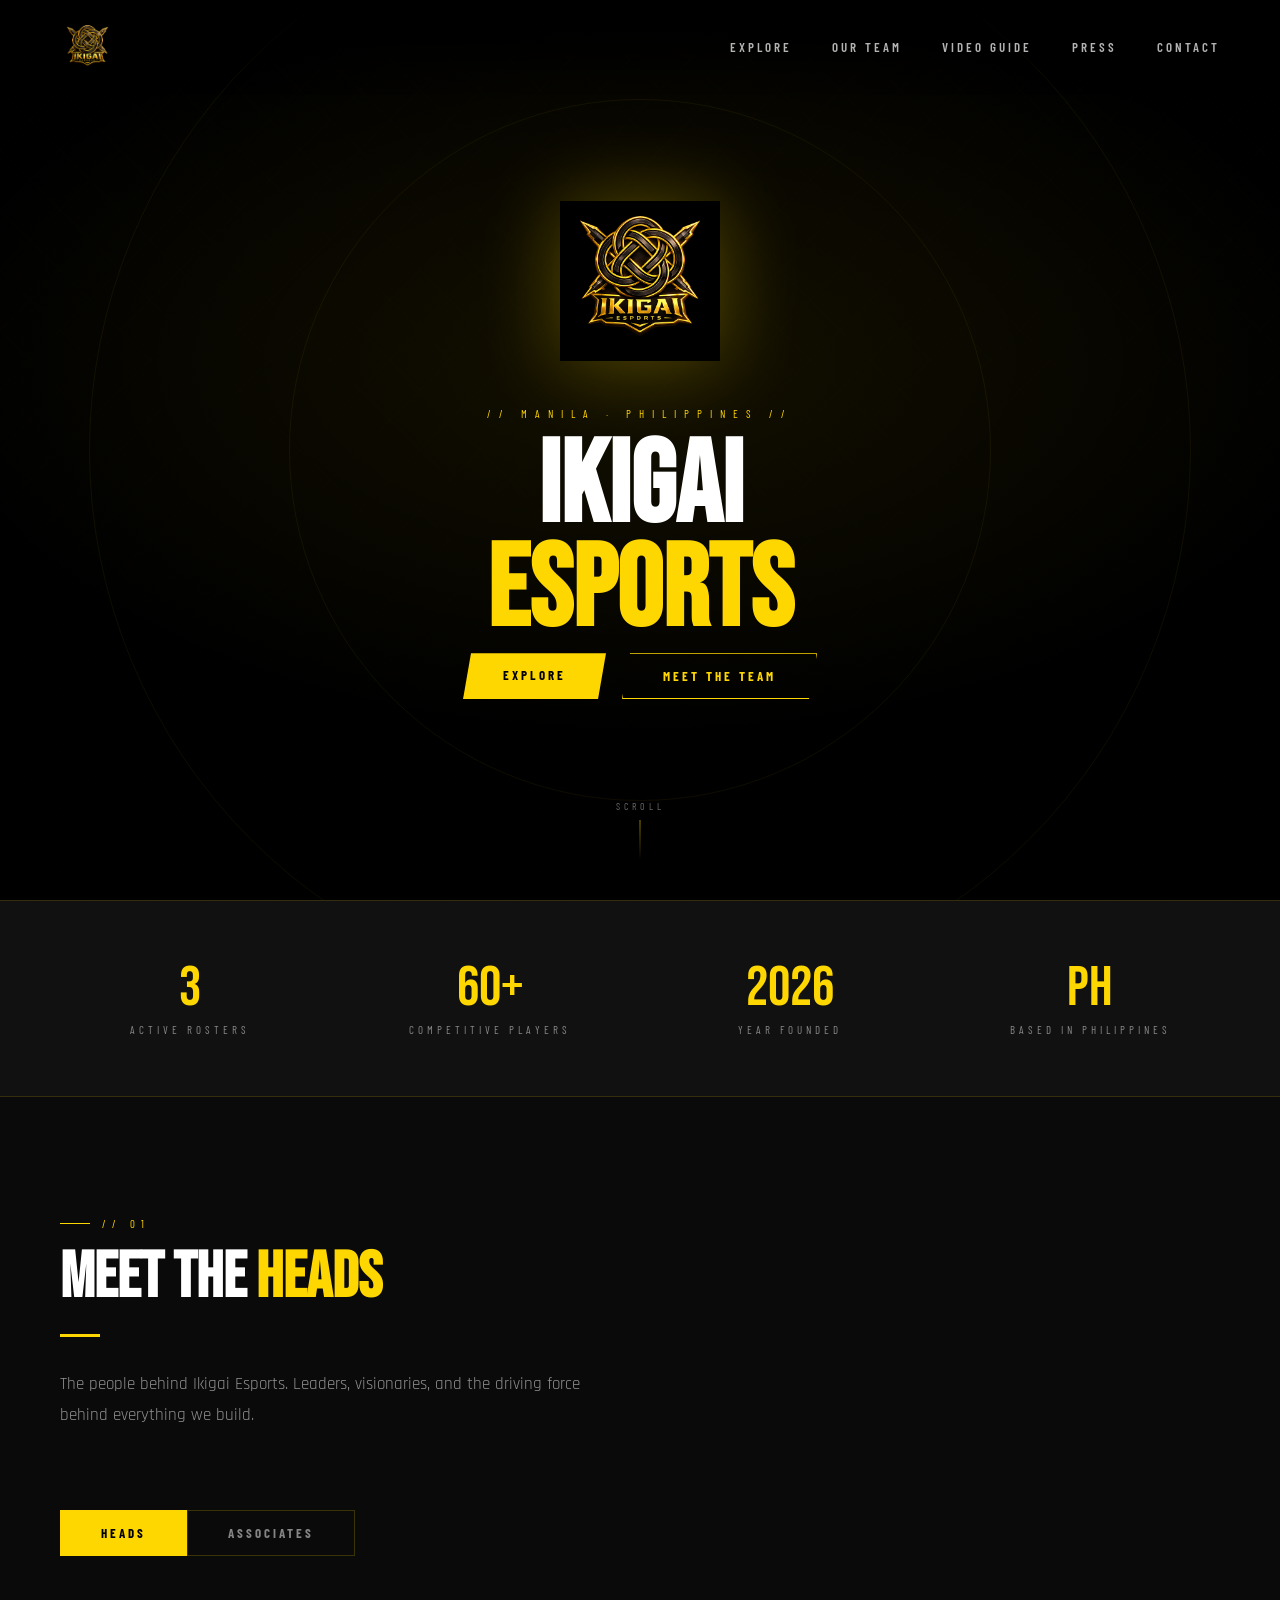
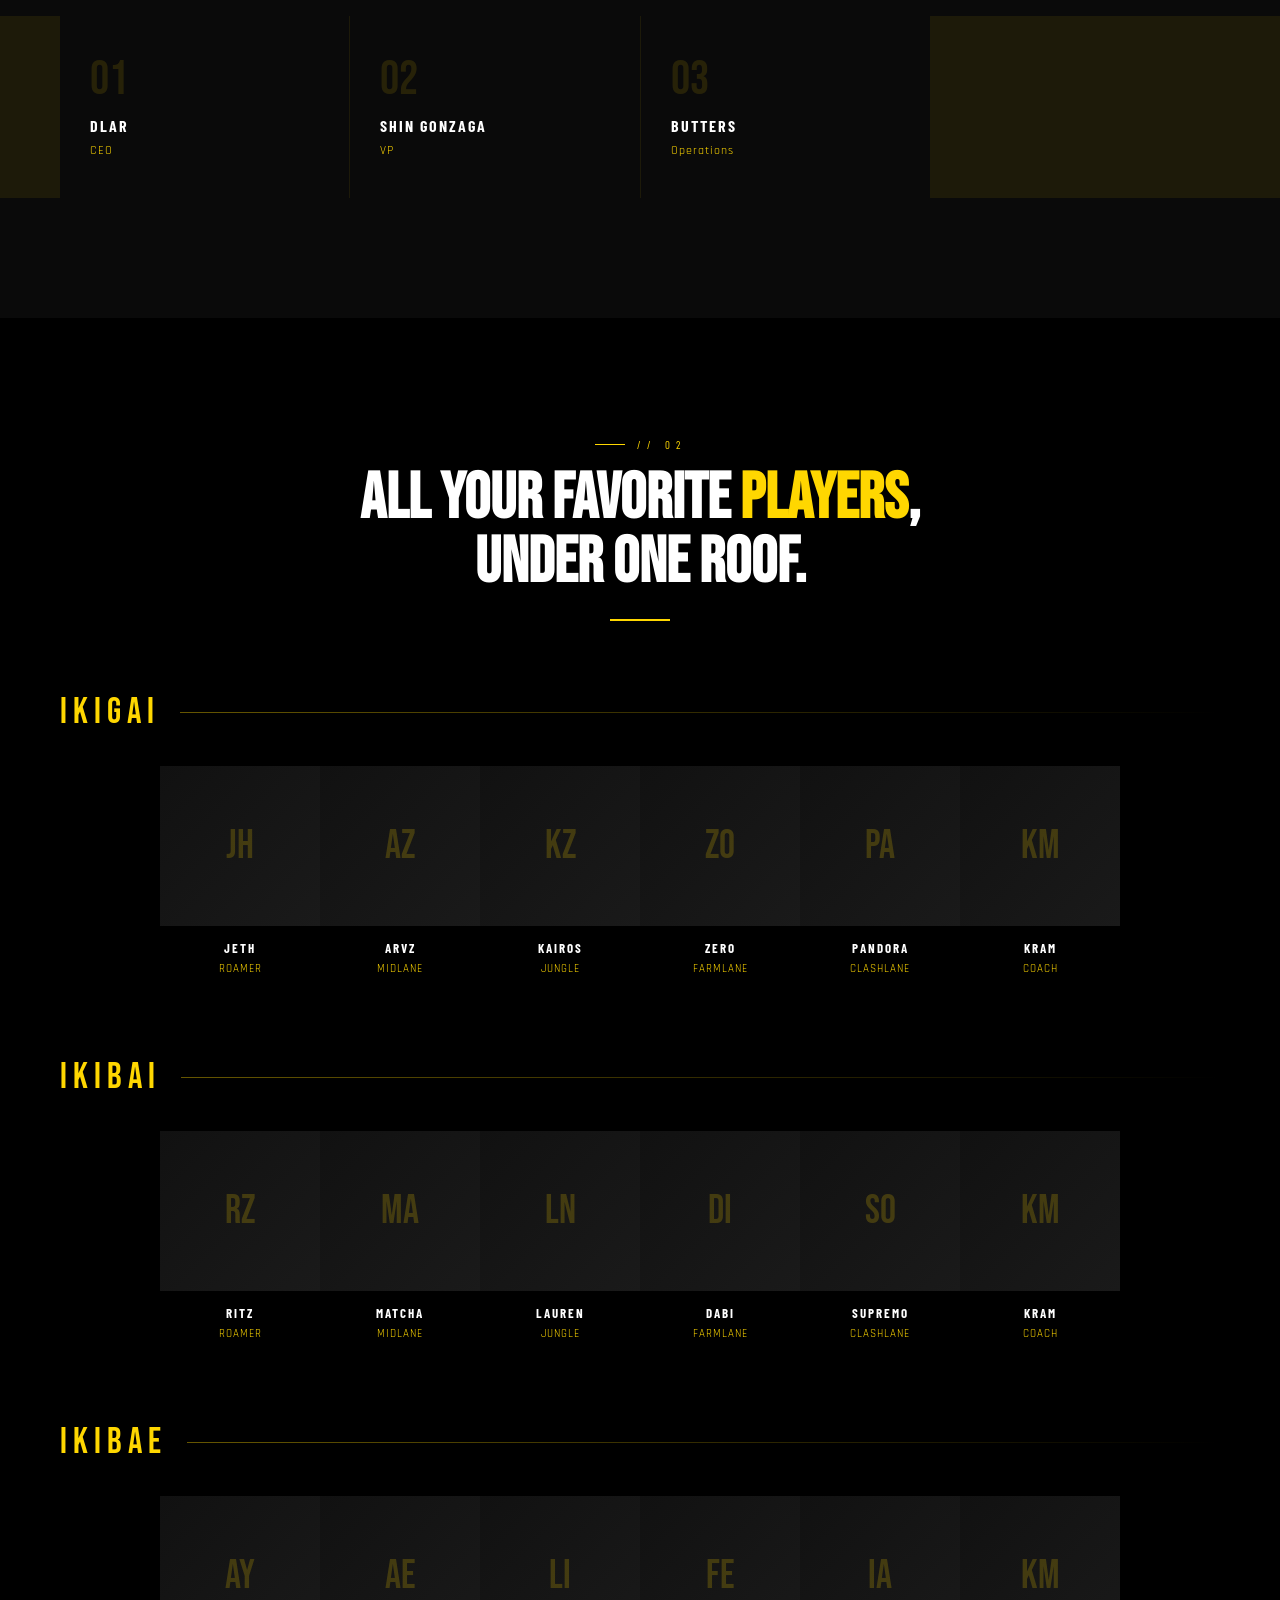
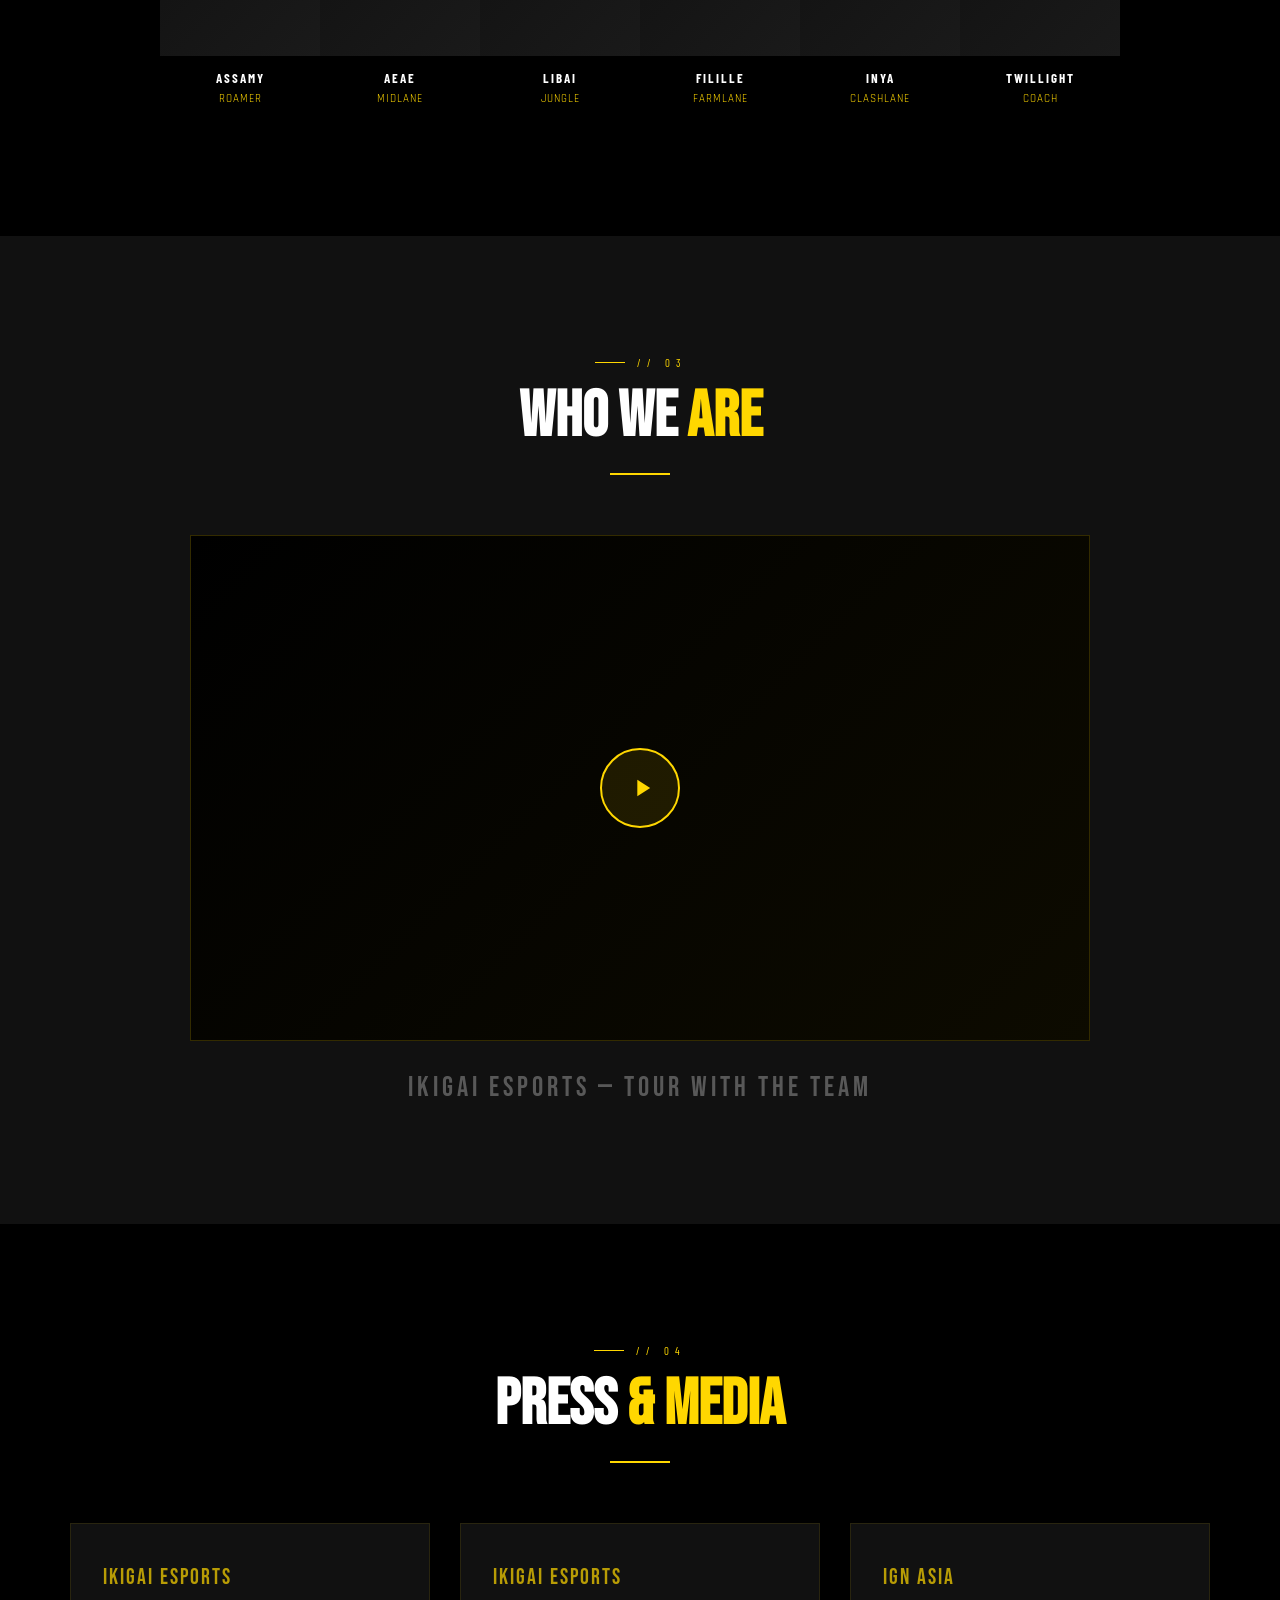
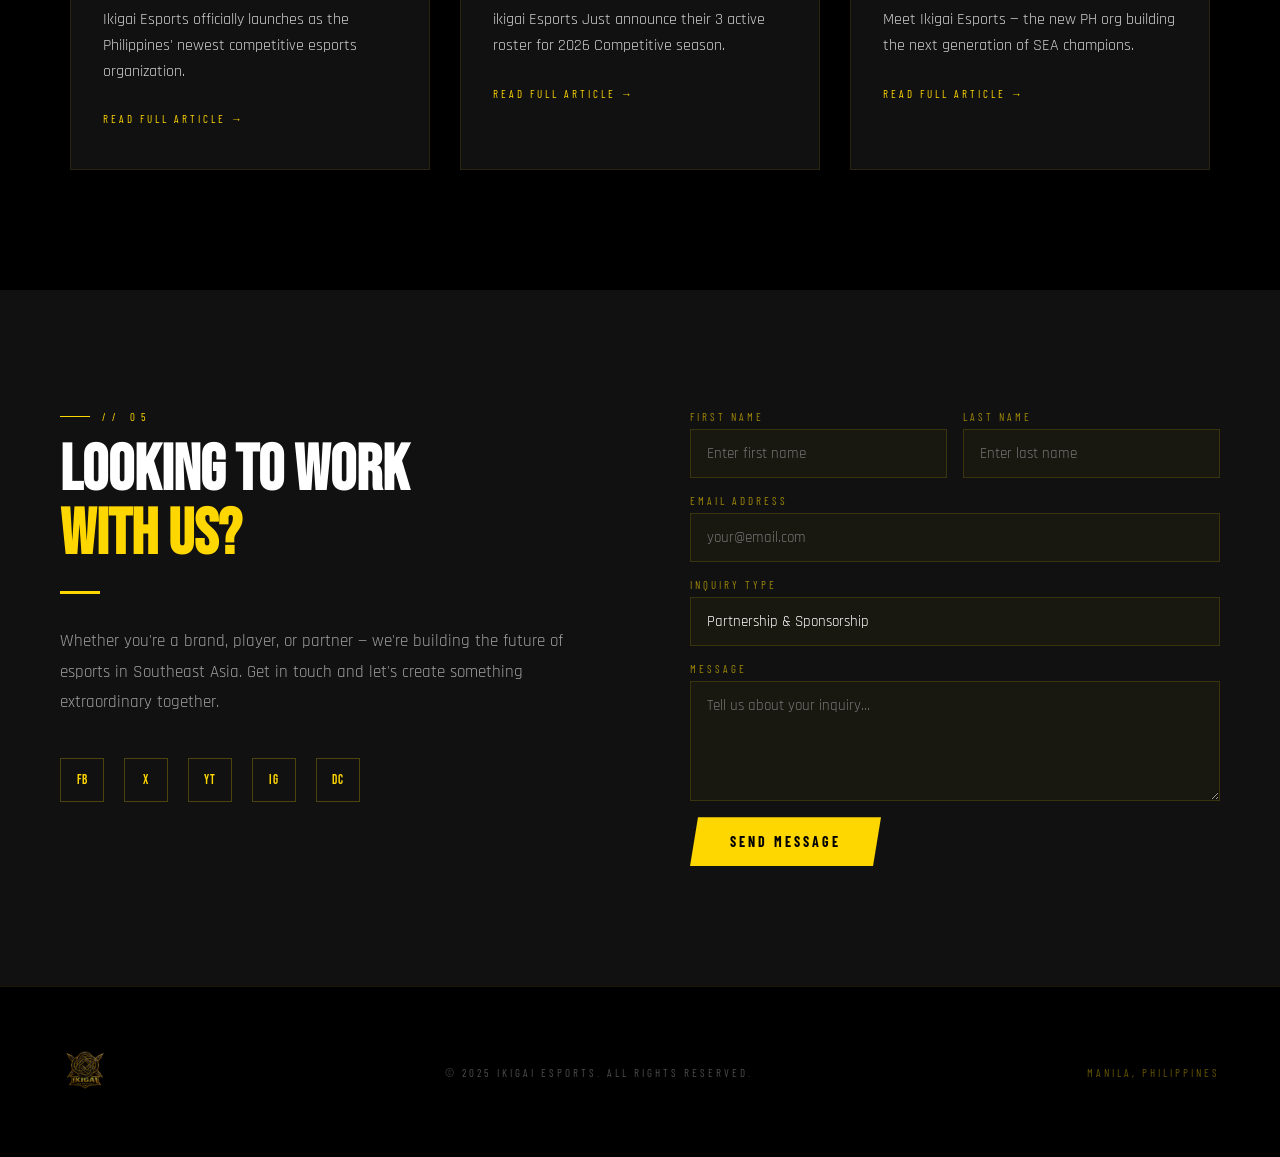
==== index.html @ f98af2fa "change the file of landing page to index" ====
<!DOCTYPE html>
<html lang="en">
<head>
<meta charset="UTF-8">
<meta name="viewport" content="width=device-width, initial-scale=1.0, maximum-scale=1.0, user-scalable=0">
<title>IKIGAI ESPORTS</title>
<link href="https://fonts.googleapis.com/css2?family=Bebas+Neue&family=Rajdhani:wght@400;500;600;700&family=Barlow+Condensed:wght@300;400;600;700;900&display=swap" rel="stylesheet">
<link href="style.css" rel="stylesheet">
</head>
<body>

<!-- LOADER -->
<div id="loader">
  <img src="LOGO_PLACEHOLDER" alt="Ikigai Esports" class="loader-logo" id="loaderLogo">
  <p class="loader-text">Loading</p>
  <div class="loader-bar"><div class="loader-progress"></div></div>
</div>

<!-- NAV -->
<nav id="navbar">
  <img src="LOGO_PLACEHOLDER" alt="Ikigai Esports" class="nav-logo" onclick="scrollToSection('hero')">
  <ul class="nav-links">
    <li><a href="#explore" onclick="smoothScroll(event,'explore')">Explore</a></li>
    <li><a href="#team" onclick="smoothScroll(event,'team')">Our Team</a></li>
    <li><a href="#video" onclick="smoothScroll(event,'video')">Video Guide</a></li>
    <li><a href="#press" onclick="smoothScroll(event,'press')">Press</a></li>
    <li><a href="#contact" onclick="smoothScroll(event,'contact')">Contact</a></li>
  </ul>
</nav>

<!-- HERO -->
<section id="hero">
  <div class="hero-bg"></div>
  <div class="hero-lines"></div>
  <div class="hero-content">
    <img src="LOGO_PLACEHOLDER" alt="Ikigai Esports" class="hero-logo">
    <p class="hero-tagline">// Manila · Philippines //</p>
    <h1 class="hero-title">IKIGAI<br><span>Esports</span></h1>
    <!-- <p class="hero-sub">HOK</p> -->
    <div class="hero-cta">
      <a href="#explore" class="btn-primary" onclick="smoothScroll(event,'explore')">Explore</a>
      <a href="#team" class="btn-outline" onclick="smoothScroll(event,'team')">Meet the Team</a>
    </div>
  </div>
  <div class="hero-scroll">
    <span>Scroll</span>
    <div class="scroll-line"></div>
  </div>
</section>

<!-- STATS -->
<div id="stats">
  <div class="stats-grid">
    <div class="stat-item reveal">
      <div class="stat-num">3</div>
      <div class="stat-label">Active Rosters</div>
    </div>
    <div class="stat-item reveal" style="transition-delay:0.1s">
      <div class="stat-num">60+</div>
      <div class="stat-label">Competitive Players</div>
    </div>
    <div class="stat-item reveal" style="transition-delay:0.2s">
      <div class="stat-num">2026</div>
      <!-- <div class="stat-label">Rooms &amp; Areas</div> -->
      <div class="stat-label">Year Founded</div>
    </div>
    <div class="stat-item reveal" style="transition-delay:0.3s">
      <div class="stat-num">PH</div>
      <div class="stat-label">Based In Philippines</div>
    </div>
  </div>
</div>

<!-- EXPLORE -->
<section id="explore">
  <div class="explore-header reveal">
    <div class="section-label">// 01</div>
    <h2 class="section-title">Meet the <span>Heads</span></h2>
    <div class="gold-bar"></div>
    <p style="font-family:'Rajdhani',sans-serif;font-size:17px;line-height:1.8;color:rgba(255,255,255,0.55);max-width:560px;">
      The people behind Ikigai Esports. Leaders, visionaries, and the driving force behind everything we build.
    </p>
  </div>

  <div class="floor-tabs">
    <button class="floor-tab active" onclick="switchFloor(1, this)">Heads</button>
    <button class="floor-tab" onclick="switchFloor(2, this)">Associates</button>
  </div>

  <div class="rooms-grid" id="roomsGrid">
    <!-- Rooms injected by JS -->
  </div>

  <div class="room-detail" id="roomDetail">
    <div class="room-detail-text">
      <div class="section-label">// Profile</div>
      <h3 class="room-detail-title" id="detailTitle">—</h3>
      <div class="gold-bar"></div>
      <p class="room-detail-desc" id="detailDesc">—</p>
      <p id="detailSize" style="margin-top:20px;font-family:'Barlow Condensed',sans-serif;font-size:13px;letter-spacing:3px;color:rgba(255,215,0,0.6);text-transform:uppercase;"></p>
    </div>
    <div id="detailPlaceholder" class="room-placeholder">
      <img src="[data-uri]';

document.querySelectorAll('img[src=" alt="" class="room-placeholder-icon">
      <span>Photo Coming Soon</span>
    </div>
    <img id="detailImg" src="" alt="" class="room-detail-img" style="display:none;">
  </div>
</section>

<!-- TEAM -->
<section id="team">
  <div class="team-header reveal">
    <div class="section-label" style="justify-content:center">// 02</div>
    <h2 class="section-title">All your favorite <span>players</span>,<br>under one roof.</h2>
    <div class="divider"></div>
  </div>
  <div class="team-grid" id="teamGrid">
    <!-- Injected by JS -->
  </div>
</section>

<!-- VIDEO -->
<section id="video">
  <div class="reveal">
    <div class="section-label" style="justify-content:center">// 03</div>
    <h2 class="section-title">Who We <span>Are</span></h2>
    <div class="divider"></div>
  </div>
  <div class="video-wrapper reveal">
    <div class="video-container" id="videoContainer">
      <div class="video-overlay" id="videoOverlay" onclick="playVideo()">
        <div class="play-btn">
          <svg viewBox="0 0 24 24"><path d="M8 5v14l11-7z"/></svg>
        </div>
      </div>
      <iframe class="video-frame" id="videoFrame"
        src=""
        allow="autoplay; encrypted-media"
        allowfullscreen>
      </iframe>
    </div>
    <p class="video-title">Ikigai Esports &mdash; Tour with the Team</p>
  </div>
</section>

<!-- PRESS -->
<section id="press">
  <div class="reveal">
    <div class="section-label" style="justify-content:center">// 04</div>
    <h2 class="section-title">Press <span>&amp; Media</span></h2>
    <div class="divider"></div>
  </div>
  <div class="press-grid">
    <div class="press-card reveal">
      <div class="press-outlet">Ikigai Esports</div>
      <p class="press-headline">Ikigai Esports officially launches as the Philippines' newest competitive esports organization.</p>
      <a href="#" class="press-link">Read Full Article →</a>
    </div>
    <div class="press-card reveal" style="transition-delay:0.1s">
      <div class="press-outlet">Ikigai Esports</div>
      <p class="press-headline">ikigai Esports Just announce their 3 active roster for 2026 Competitive season.</p>
      <a href="#" class="press-link">Read Full Article →</a>
    </div>
    <div class="press-card reveal" style="transition-delay:0.2s">
      <div class="press-outlet">IGN Asia</div>
      <p class="press-headline">Meet Ikigai Esports — the new PH org building the next generation of SEA champions.</p>
      <a href="#" class="press-link">Read Full Article →</a>
    </div>
  </div>
</section>

<!-- CONTACT -->
<section id="contact">
  <div class="contact-inner">
    <div class="contact-left reveal-left">
      <div class="section-label">// 05</div>
      <h2 class="section-title">Looking to work<br><span>with us?</span></h2>
      <div class="gold-bar"></div>
      <p class="contact-desc">
        Whether you're a brand, player, or partner — we're building the future of esports in Southeast Asia. Get in touch and let's create something extraordinary together.
      </p>
      <div class="contact-socials">
        <a href="#" class="social-link">FB</a>
        <a href="#" class="social-link">X</a>
        <a href="#" class="social-link">YT</a>
        <a href="#" class="social-link">IG</a>
        <a href="https://discord.gg/NCCrX2Pg5Q " class="social-link">DC</a>
      </div>
    </div>
    <div class="reveal-right">
      <form class="contact-form" onsubmit="submitForm(event)">
        <div class="form-row">
          <div class="form-group">
            <label>First Name</label>
            <input type="text" placeholder="Enter first name" required>
          </div>
          <div class="form-group">
            <label>Last Name</label>
            <input type="text" placeholder="Enter last name" required>
          </div>
        </div>
        <div class="form-group">
          <label>Email Address</label>
          <input type="email" placeholder="your@email.com" required>
        </div>
        <div class="form-group">
          <label>Inquiry Type</label>
          <select>
            <option>Partnership &amp; Sponsorship</option>
            <option>Player Tryout</option>
            <option>Media &amp; Press</option>
            <option>General Inquiry</option>
          </select>
        </div>
        <div class="form-group">
          <label>Message</label>
          <textarea placeholder="Tell us about your inquiry..."></textarea>
        </div>
        <button type="submit" class="form-submit">Send Message</button>
        <div class="success-msg" id="successMsg">✓ &nbsp; Message sent! We will be in touch shortly.</div>
      </form>
    </div>
  </div>
</section>

<!-- FOOTER -->
<footer>
  <img src="LOGO_PLACEHOLDER" alt="Ikigai Esports" class="footer-logo">
  <p class="footer-copy">© 2025 Ikigai Esports. All Rights Reserved.</p>
  <p class="footer-loc">Manila, Philippines</p>
</footer>

<script>
// ===== INJECT LOGO =====
const LOGO_SRC = '[data-uri]';

document.querySelectorAll('img[src="LOGO_PLACEHOLDER"]').forEach(img => {
  img.src = LOGO_SRC;
});

// ===== LOADER =====
window.addEventListener('load', () => {
  setTimeout(() => {
    document.getElementById('loader').classList.add('hidden');
  }, 1600);
});

// ===== NAV SCROLL =====
window.addEventListener('scroll', () => {
  const nav = document.getElementById('navbar');
  nav.classList.toggle('scrolled', window.scrollY > 60);
});

// ===== SMOOTH SCROLL =====
function smoothScroll(e, id) {
  e.preventDefault();
  scrollToSection(id);
}
function scrollToSection(id) {
  document.getElementById(id)?.scrollIntoView({ behavior: 'smooth' });
}

// ===== REVEAL ANIMATIONS =====
const observer = new IntersectionObserver((entries) => {
  entries.forEach(e => {
    if (e.isIntersecting) {
      e.target.classList.add('visible');
    }
  });
}, { threshold: 0.1 });
document.querySelectorAll('.reveal, .reveal-left, .reveal-right').forEach(el => observer.observe(el));

// ===== FLOOR DATA =====
const floors = {
  1: [
    { name: 'DLAR', size: 'CEO', desc: 'Dlar (Gerald “Dlar” Trinchera) is a Filipino professional Mobile Legends player and gaming content creator known for his outstanding EXP Lane performances in competitive esports. Having represented top teams across Southeast Asia, he continues to entertain and inspire fans through competitive play, livestreams, and gaming content.', img: '' },
    { name: 'Shin Gonzaga', size: 'VP', desc: 'is a Filipino digital content creator and social media personality who shares entertaining and engaging videos through online platforms. Through a mix of vlogs, community-focused content, and personal experiences, Shingon Zaga TV has built an audience by connecting with viewers through relatable stories and regular content updates. The channel continues to grow as a source of entertainment and online engagement for its followers.', img: '' },
    { name: 'Butters', size: 'Operations', desc: 'Manages the day-to-day logistics and infrastructure that keep Ikigai running smoothly — from the facility to the roster.', img: '' },
],
  2: [
    { name: 'Kram', size: 'Former Pro Player / Coach', desc: 'Ay Isang Bisayang Bisakol', img: '' },
    { name: 'Yuna', size: 'Full Stack Developer', desc: 'Ako lang ito guys :P', img: '' },
  ]
};

let activeFloor = 1;
let activeRoomIndex = null;

function renderRooms(floor) {
  const grid = document.getElementById('roomsGrid');
  const rooms = floors[floor];
  grid.innerHTML = rooms.map((r, i) => `
    <div class="room-card reveal" onclick="showRoom(${floor}, ${i})" id="room-${floor}-${i}" style="transition-delay:${i*0.05}s">
      <div class="room-number">0${i+1}</div>
      <div class="room-name">${r.name}</div>
      ${r.size ? `<div class="room-size">${r.size}</div>` : ''}
    </div>
  `).join('');
  // Re-observe
  grid.querySelectorAll('.reveal').forEach(el => observer.observe(el));
}

function switchFloor(floor, btn) {
  activeFloor = floor;
  activeRoomIndex = null;
  document.getElementById('roomDetail').classList.remove('visible');
  document.querySelectorAll('.floor-tab').forEach(t => t.classList.remove('active'));
  btn.classList.add('active');
  renderRooms(floor);
}

function showRoom(floor, idx) {
  const room = floors[floor][idx];
  // Update active state
  document.querySelectorAll('.room-card').forEach(c => c.classList.remove('active'));
  document.getElementById(`room-${floor}-${idx}`)?.classList.add('active');

  // Show detail
  document.getElementById('detailTitle').textContent = room.name;
  document.getElementById('detailDesc').textContent = room.desc;
  document.getElementById('detailSize').textContent = room.size || '';

  // Update photo
  const placeholder = document.getElementById('detailPlaceholder');
  const detailImg = document.getElementById('detailImg');
  if (room.img) {
    detailImg.src = room.img;
    detailImg.style.display = 'block';
    placeholder.style.display = 'none';
  } else {
    detailImg.style.display = 'none';
    placeholder.style.display = 'flex';
  }

  const detail = document.getElementById('roomDetail');
  detail.classList.add('visible');
  setTimeout(() => detail.scrollIntoView({ behavior: 'smooth', block: 'nearest' }), 100);
}

// Init
renderRooms(1);

// ===== TEAM =====
const rosters = [
  {
    label: 'IKIGAI',
    players: [
      { name: 'JETH', role: 'ROAMER', initials: 'JH', img: '' },
      { name: 'ARVZ', role: 'MIDLANE', initials: 'AZ', img: '' },
      { name: 'KAIROS', role: 'JUNGLE', initials: 'KZ', img: '' },
      { name: 'ZERO', role: 'FARMLANE', initials: 'ZO', img: '' },
      { name: 'PANDORA', role: 'CLASHLANE', initials: 'PA', img: '' },
      { name: 'KRAM', role: 'COACH', initials: 'KM', img: '' },
    ]
  },  
  {
    label: 'IKIBAI',
    players: [
      { name: 'RITZ', role: 'ROAMER', initials: 'RZ', img: '' },
      { name: 'MATCHA', role: 'MIDLANE', initials: 'MA', img: '' },
      { name: 'LAUREN', role: 'JUNGLE', initials: 'LN', img: '' },
      { name: 'DABI', role: 'FARMLANE', initials: 'DI', img: '' },
      { name: 'SUPREMO', role: 'CLASHLANE', initials: 'SO', img: '' },
      { name: 'KRAM', role: 'COACH', initials: 'KM', img: '' },
    ]
  },
  {
    label: 'IKIBAE',
    players: [
      { name: 'ASSAMY', role: 'ROAMER', initials: 'AY', img: '' },
      { name: 'AEAE', role: 'MIDLANE', initials: 'AE', img: '' },
      { name: 'LIBAI', role: 'JUNGLE', initials: 'LI', img: '' },
      { name: 'FILILLE', role: 'FARMLANE', initials: 'FE', img: '' },
      { name: 'INYA', role: 'CLASHLANE', initials: 'IA', img: '' },
      { name: 'TWILLIGHT', role: 'COACH', initials: 'KM', img: '' },
    ]
  }
];

document.getElementById('teamGrid').innerHTML = rosters.map(roster => `
  <div class="roster-block reveal">
    <div class="roster-label">
      <span class="roster-name">${roster.label}</span>
      <div class="roster-line"></div>
    </div>
    <div class="roster-players">
      ${roster.players.map((p, i) => `
        <div class="player-card" style="transition-delay:${i*0.07}s">
          <div class="player-avatar">
            <div class="avatar-placeholder">
              <span class="avatar-initials">${p.initials}</span>
            </div>
            <div class="player-glow"></div>
          </div>
          <div class="player-name">${p.name}</div>
          <div class="player-role">${p.role}</div>
        </div>
      `).join('')}
    </div>
  </div>
`).join('');

// Re-observe new reveal elements
document.querySelectorAll('#teamGrid .reveal').forEach(el => observer.observe(el));

// ===== VIDEO =====
function playVideo() {
  const frame = document.getElementById('videoFrame');
  const overlay = document.getElementById('videoOverlay');
  frame.src = '';
  frame.classList.add('active');
  overlay.classList.add('hidden');
}

// ===== CONTACT FORM =====
function submitForm(e) {
  e.preventDefault();
  const msg = document.getElementById('successMsg');
  msg.style.display = 'block';
  e.target.reset();
  setTimeout(() => msg.style.display = 'none', 5000);
}
</script>
</body>
</html>
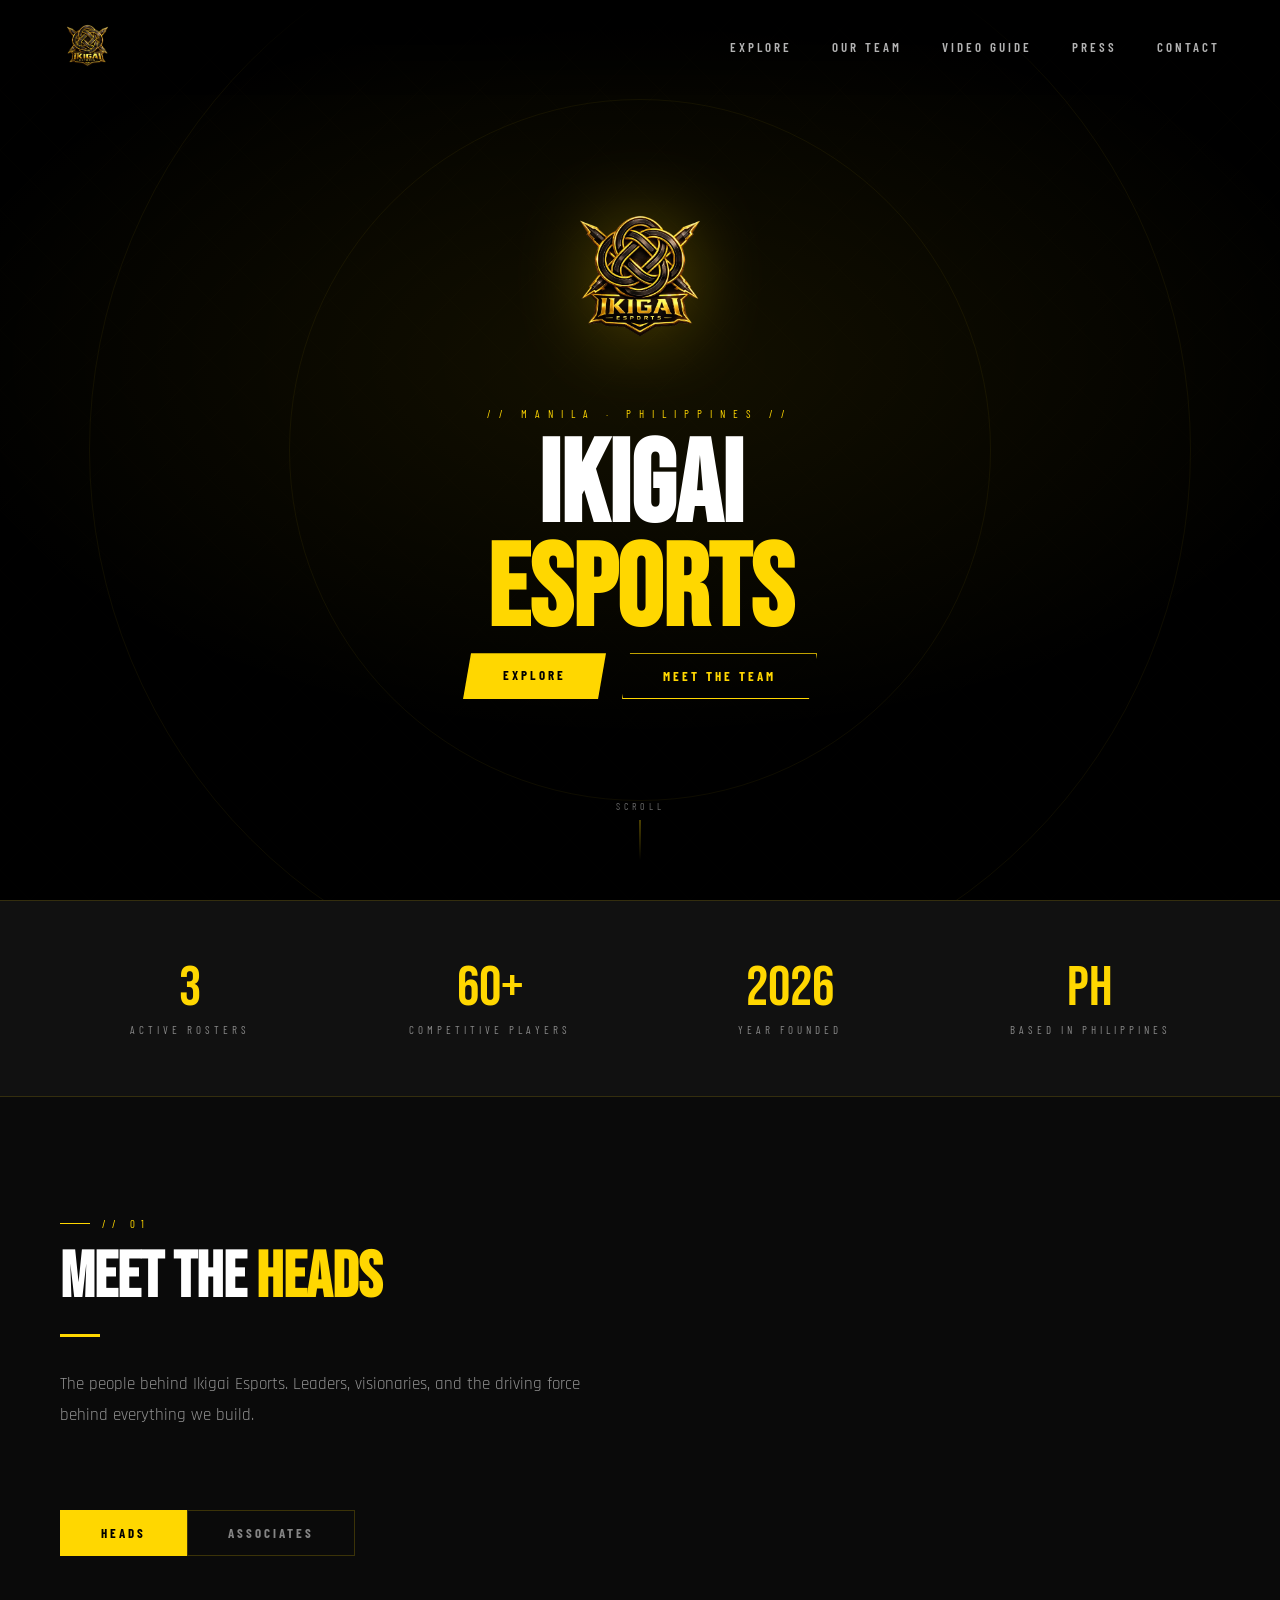
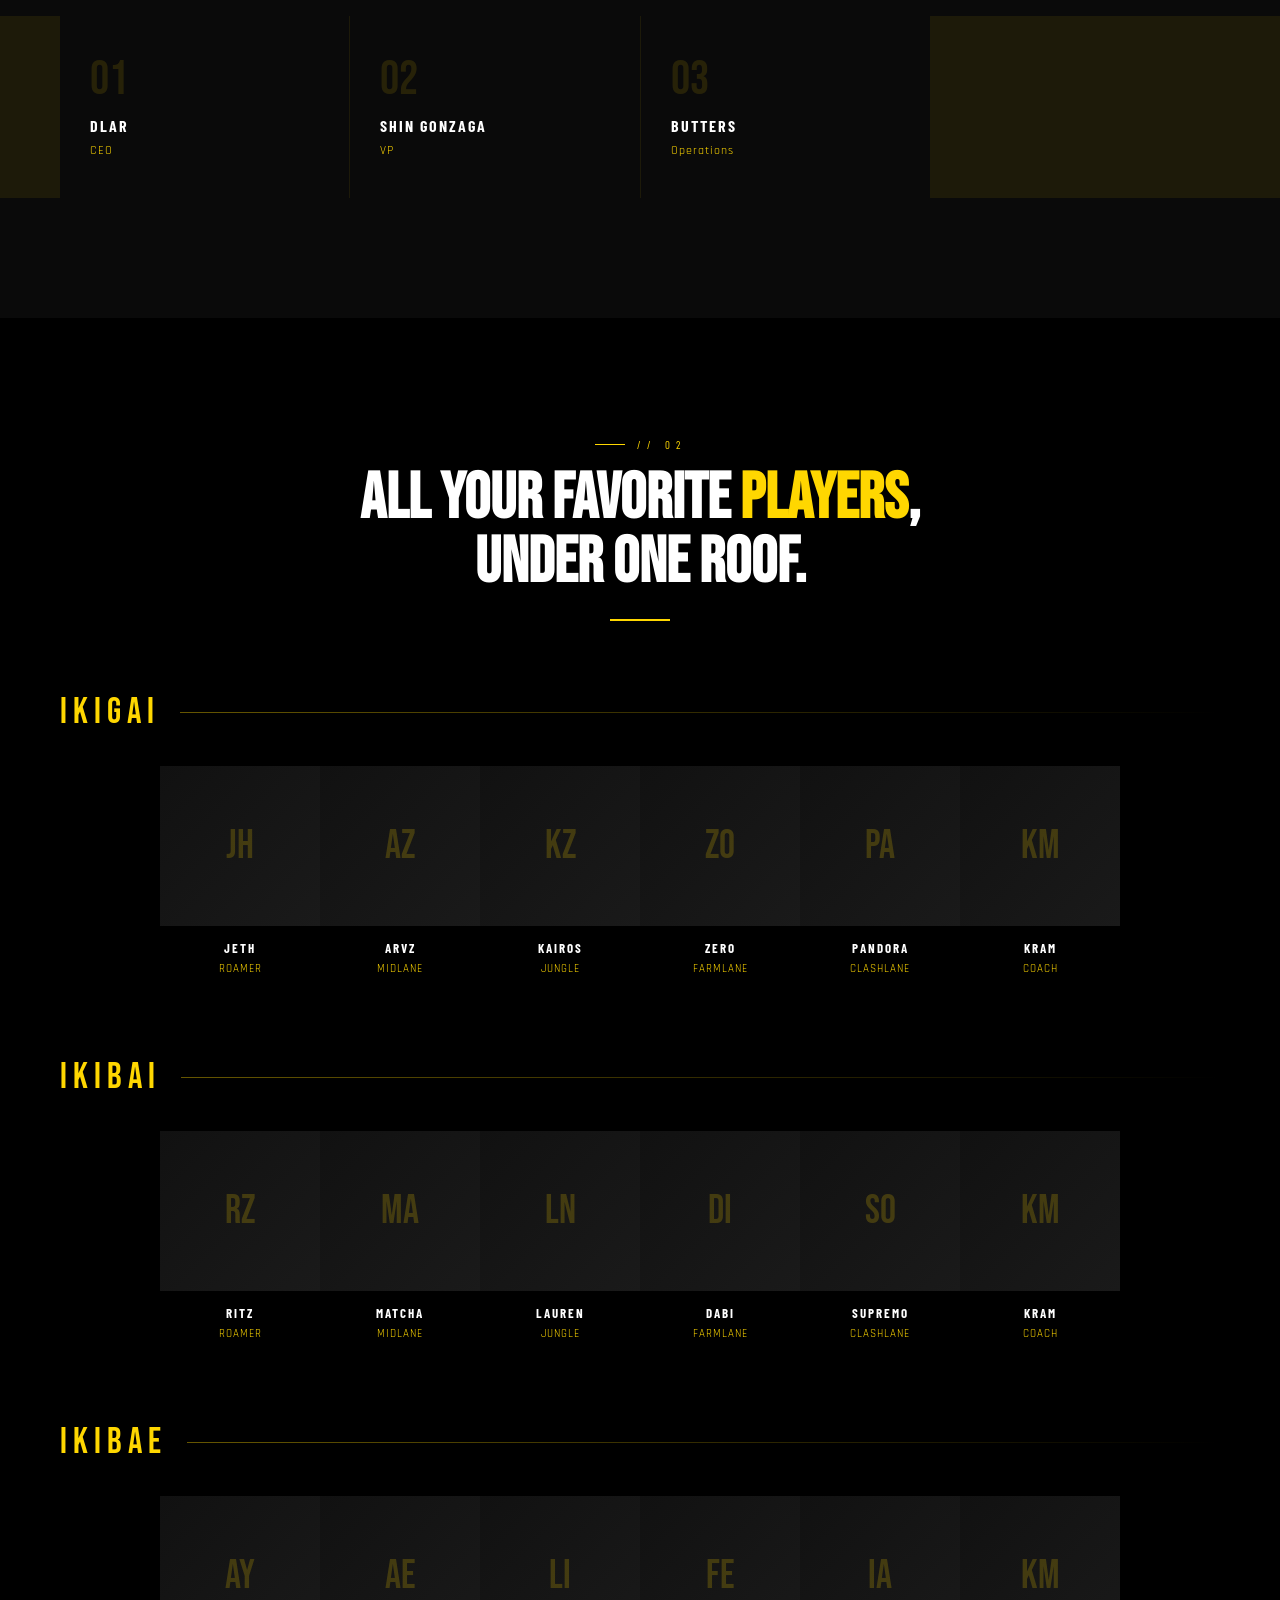
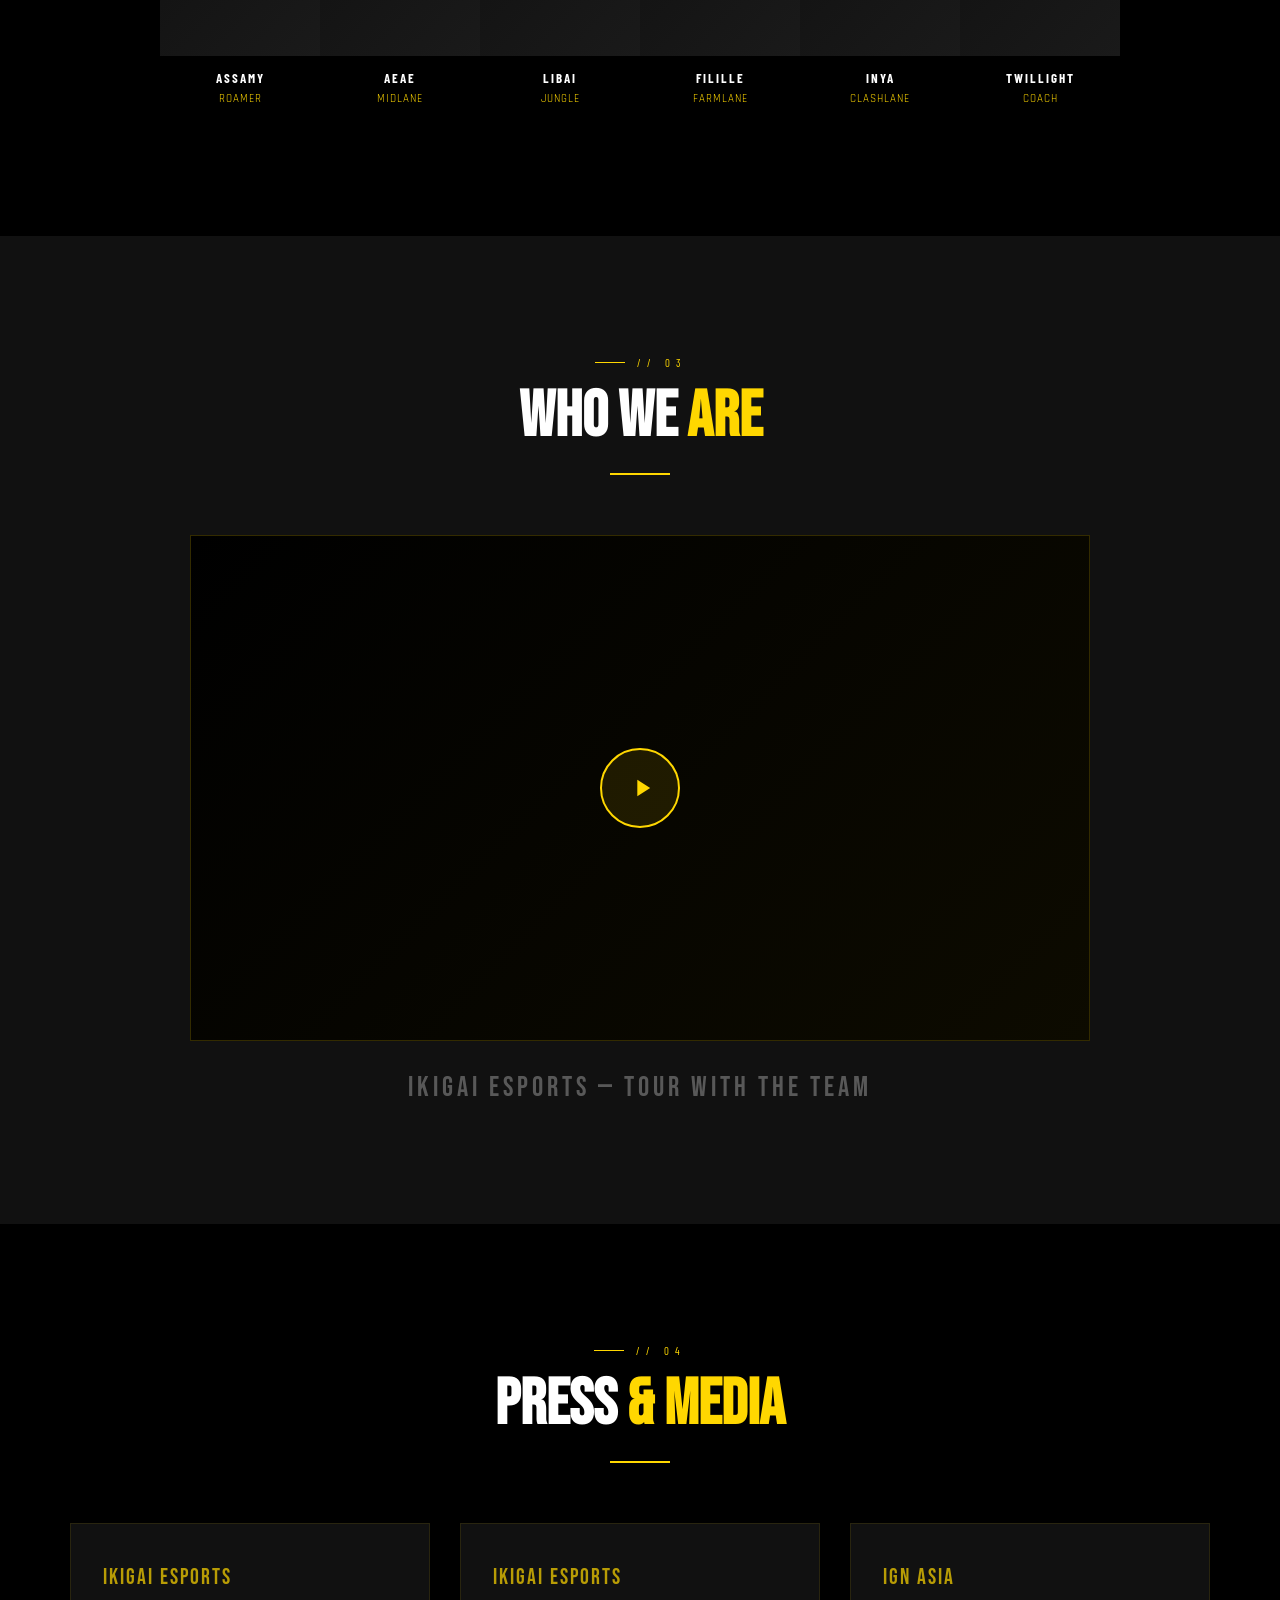
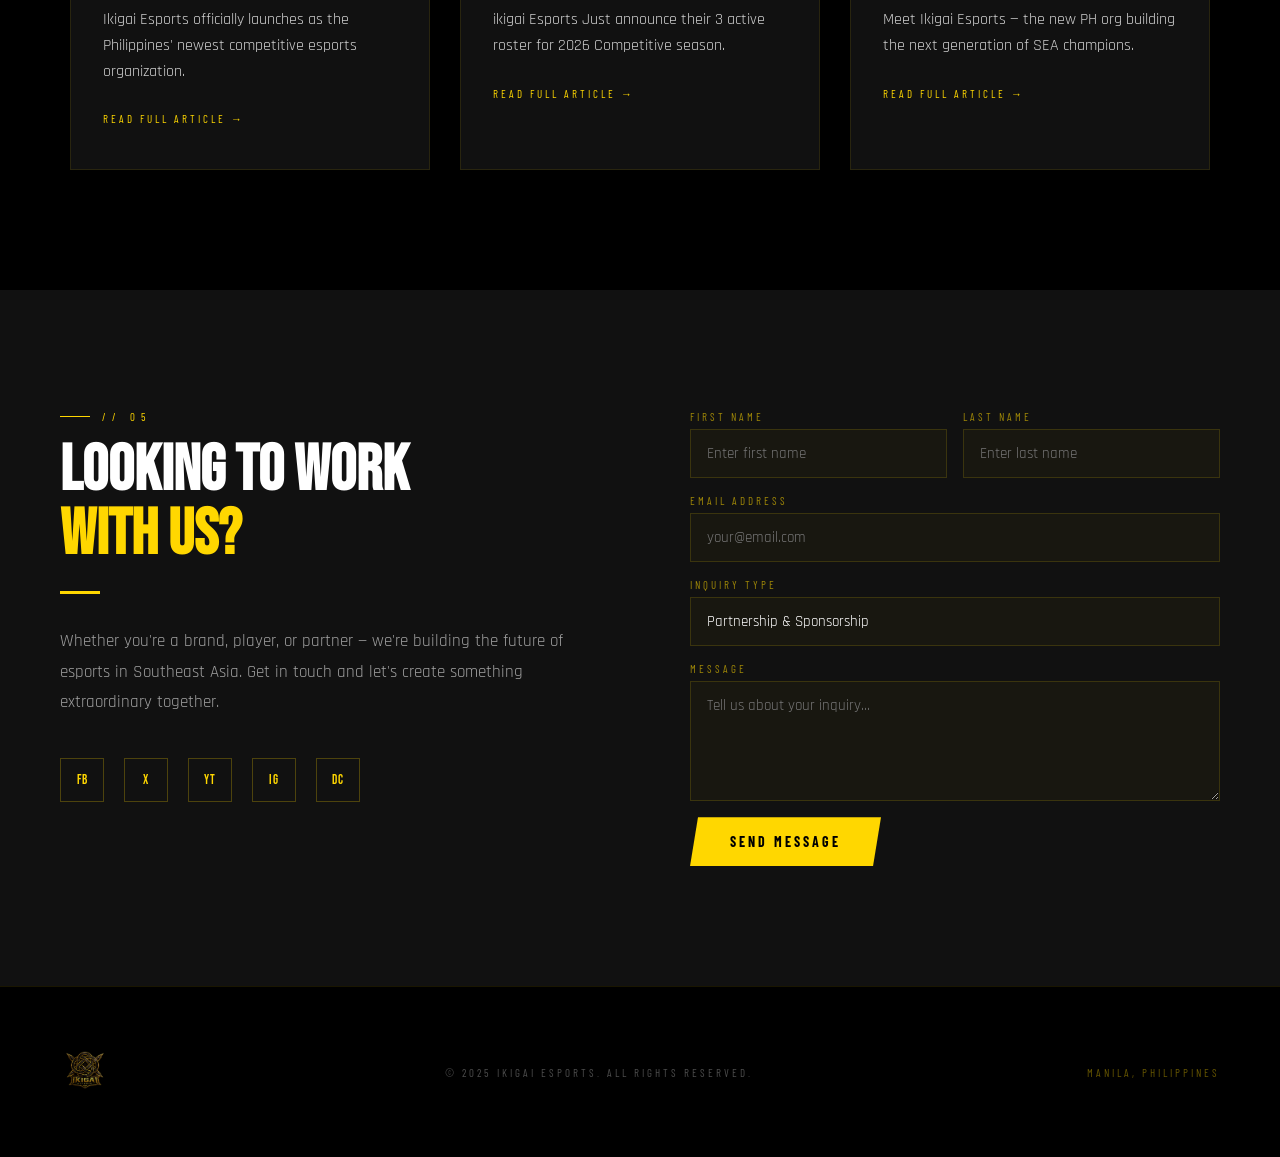
==== commit 06609d6c: "remove logo's background" ====
--- a/index.html
+++ b/index.html
@@ -234,7 +234,7 @@
 
 <script>
 // ===== INJECT LOGO =====
-const LOGO_SRC = '[data-uri]';
+const LOGO_SRC = '[data-uri]